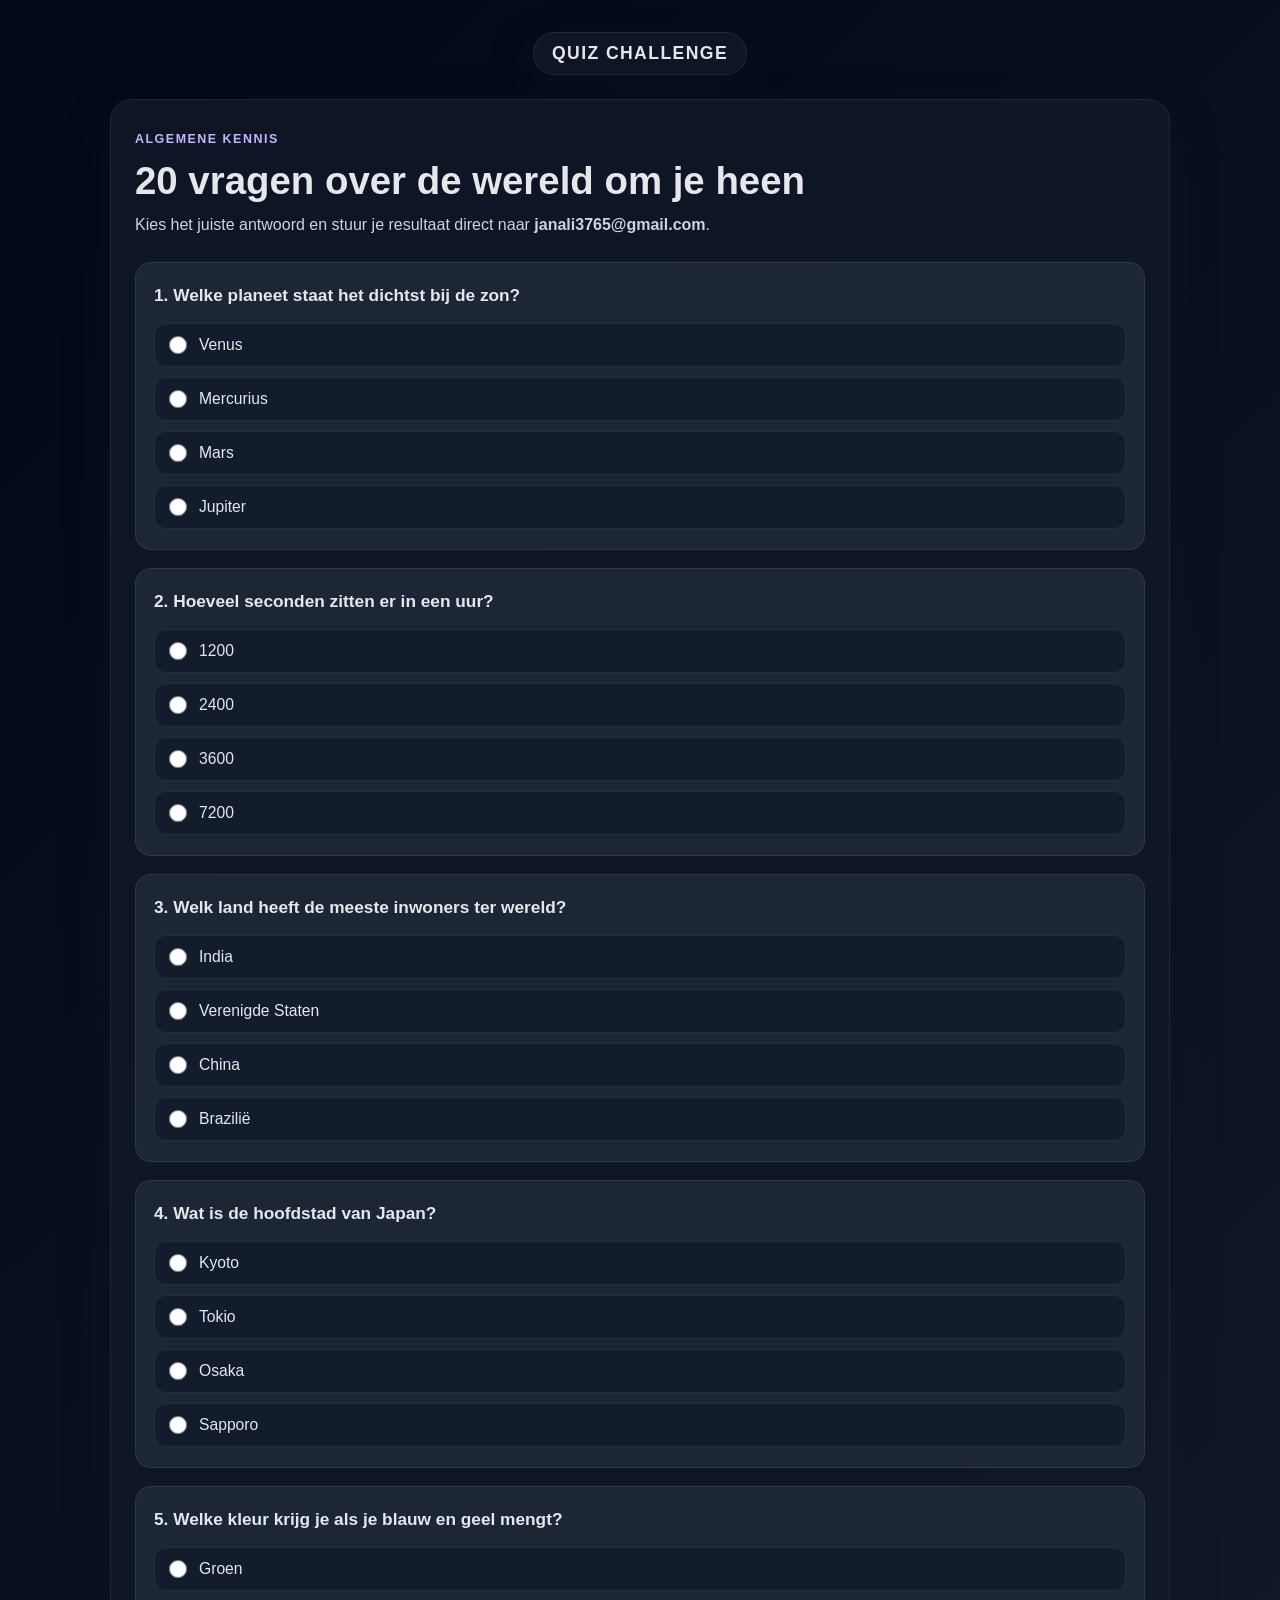
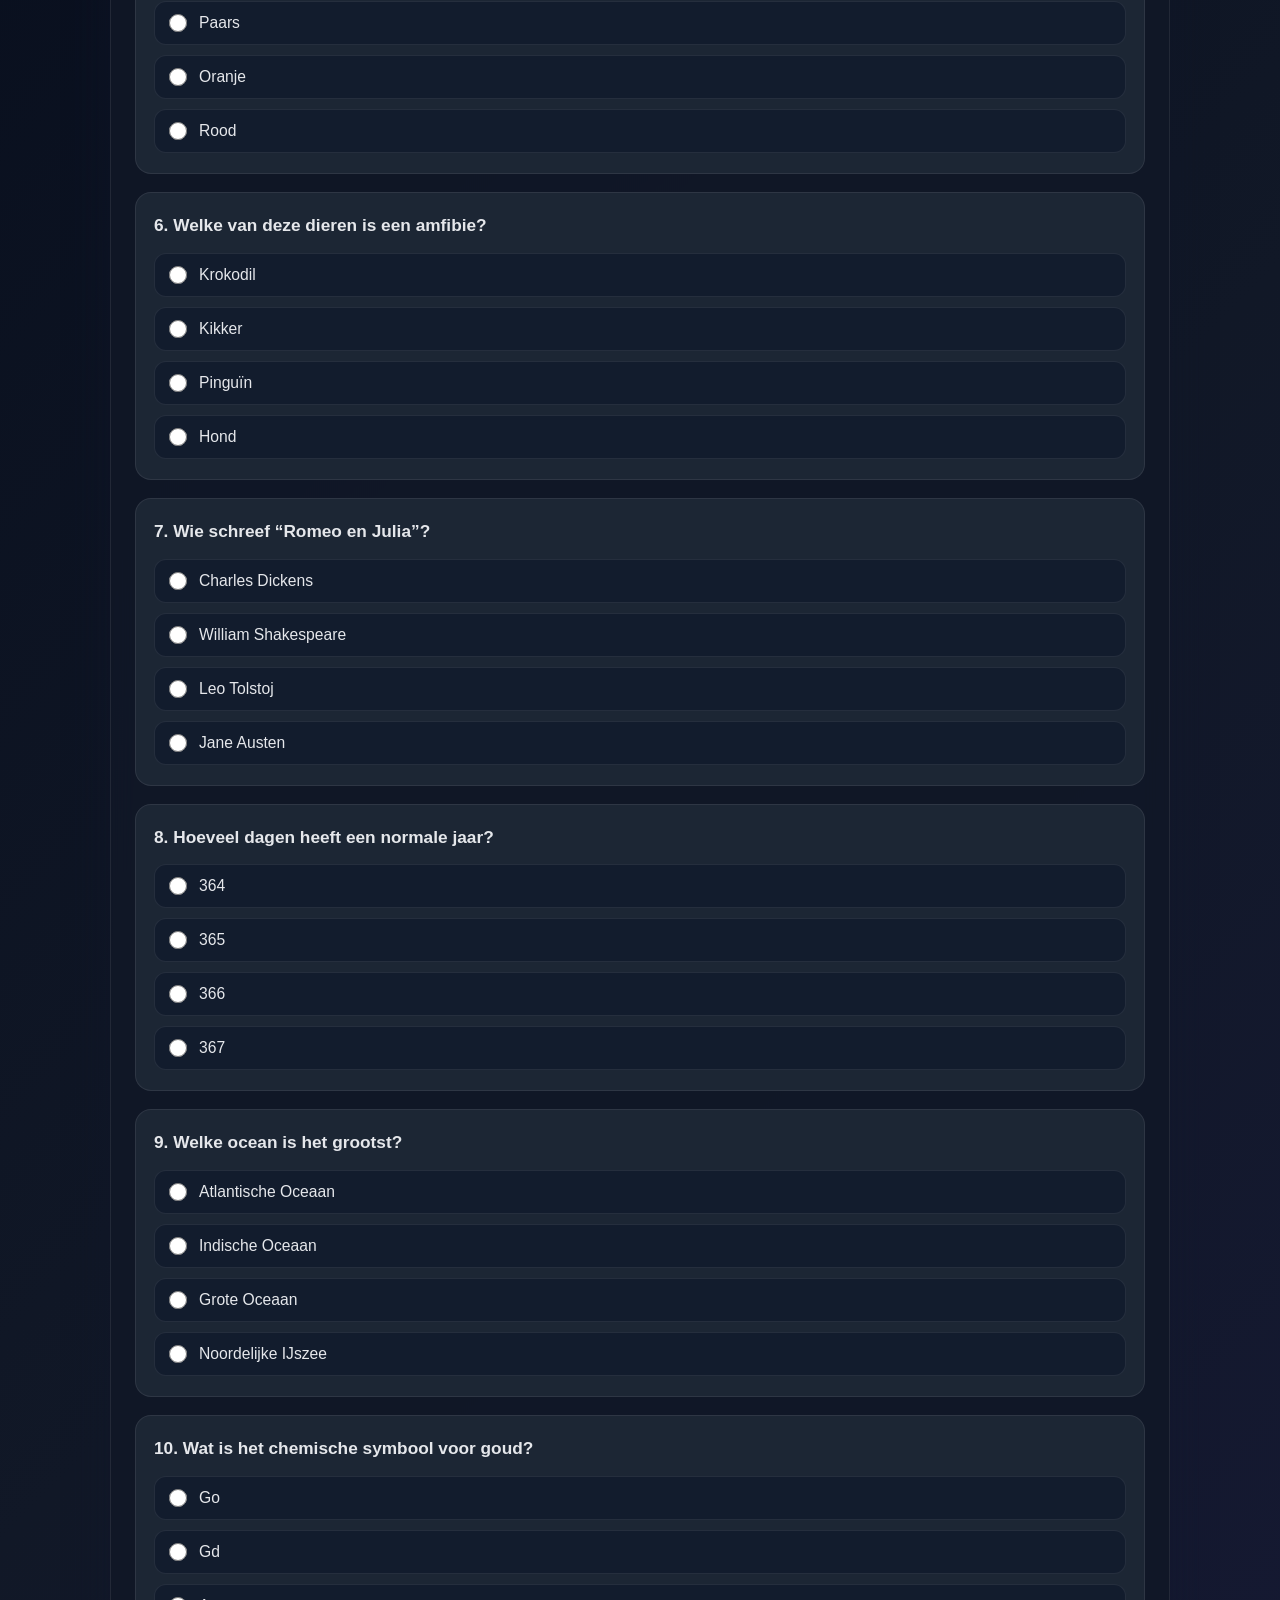
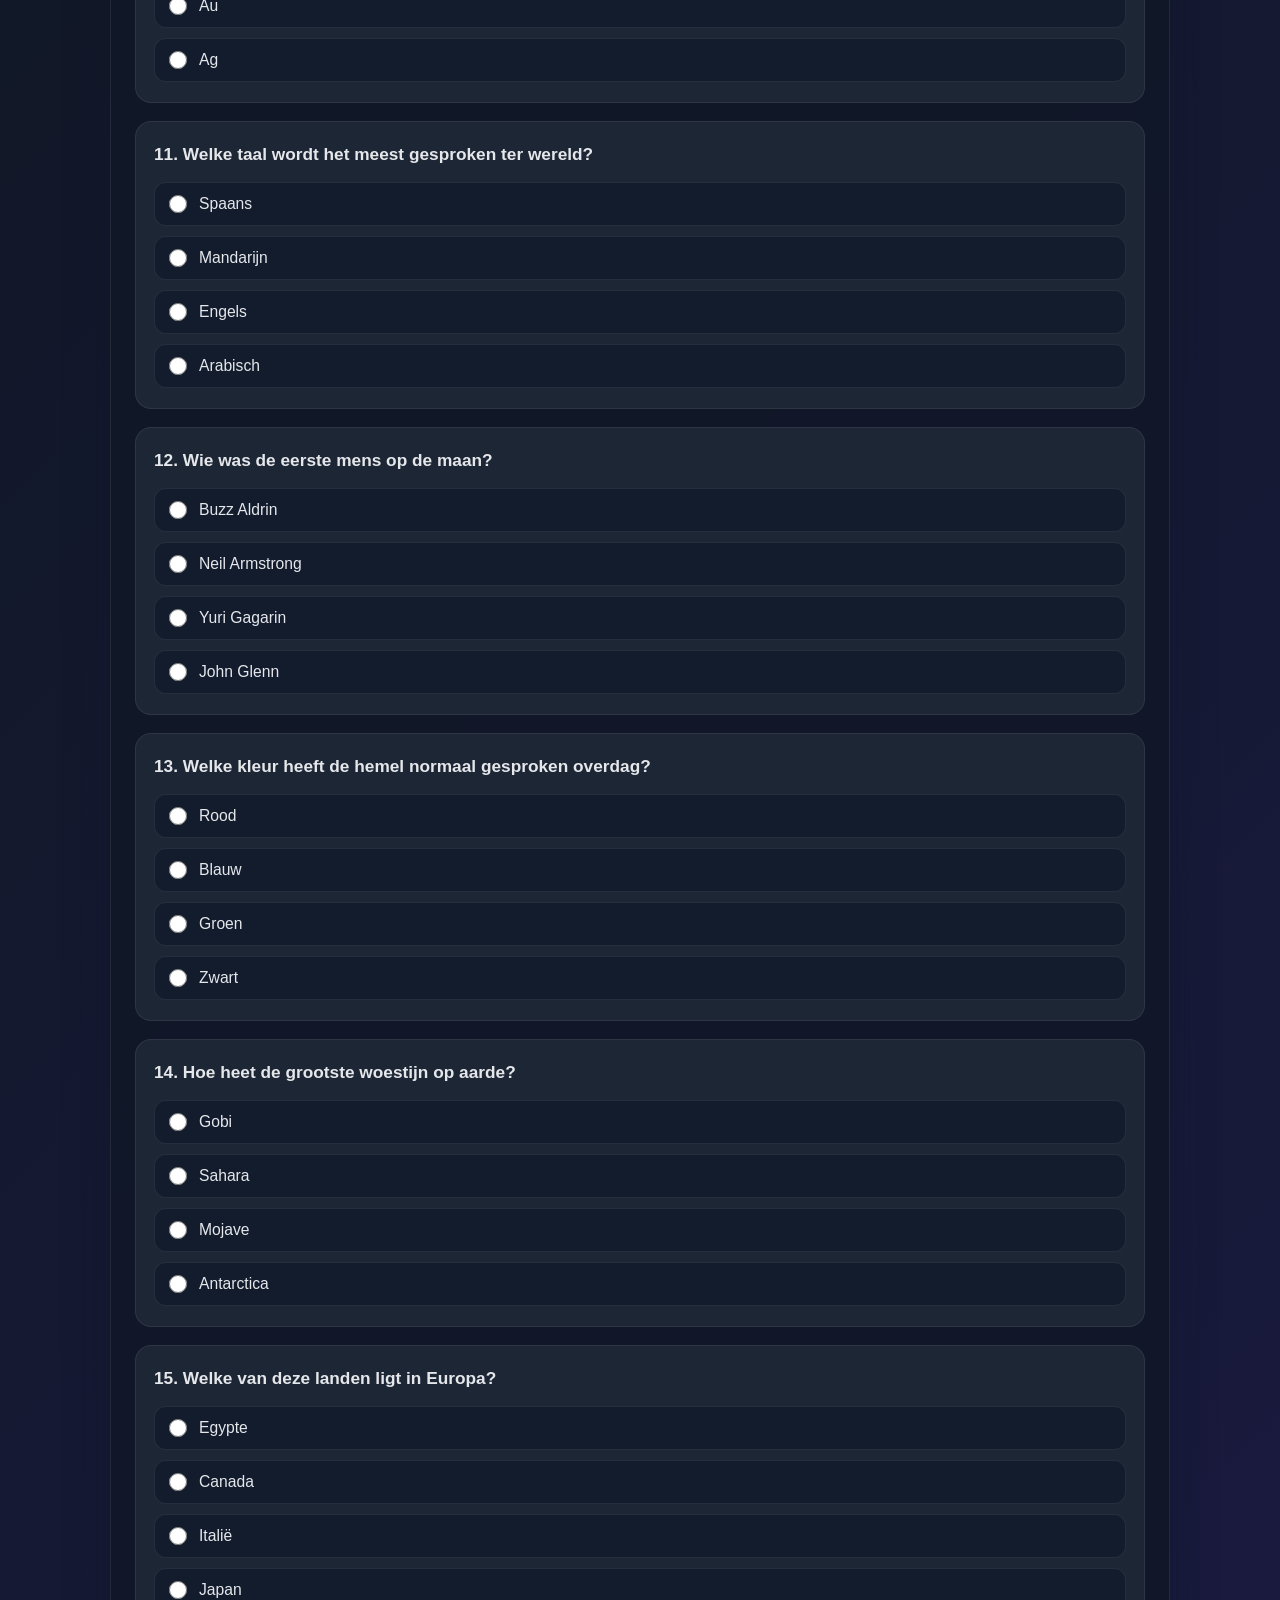
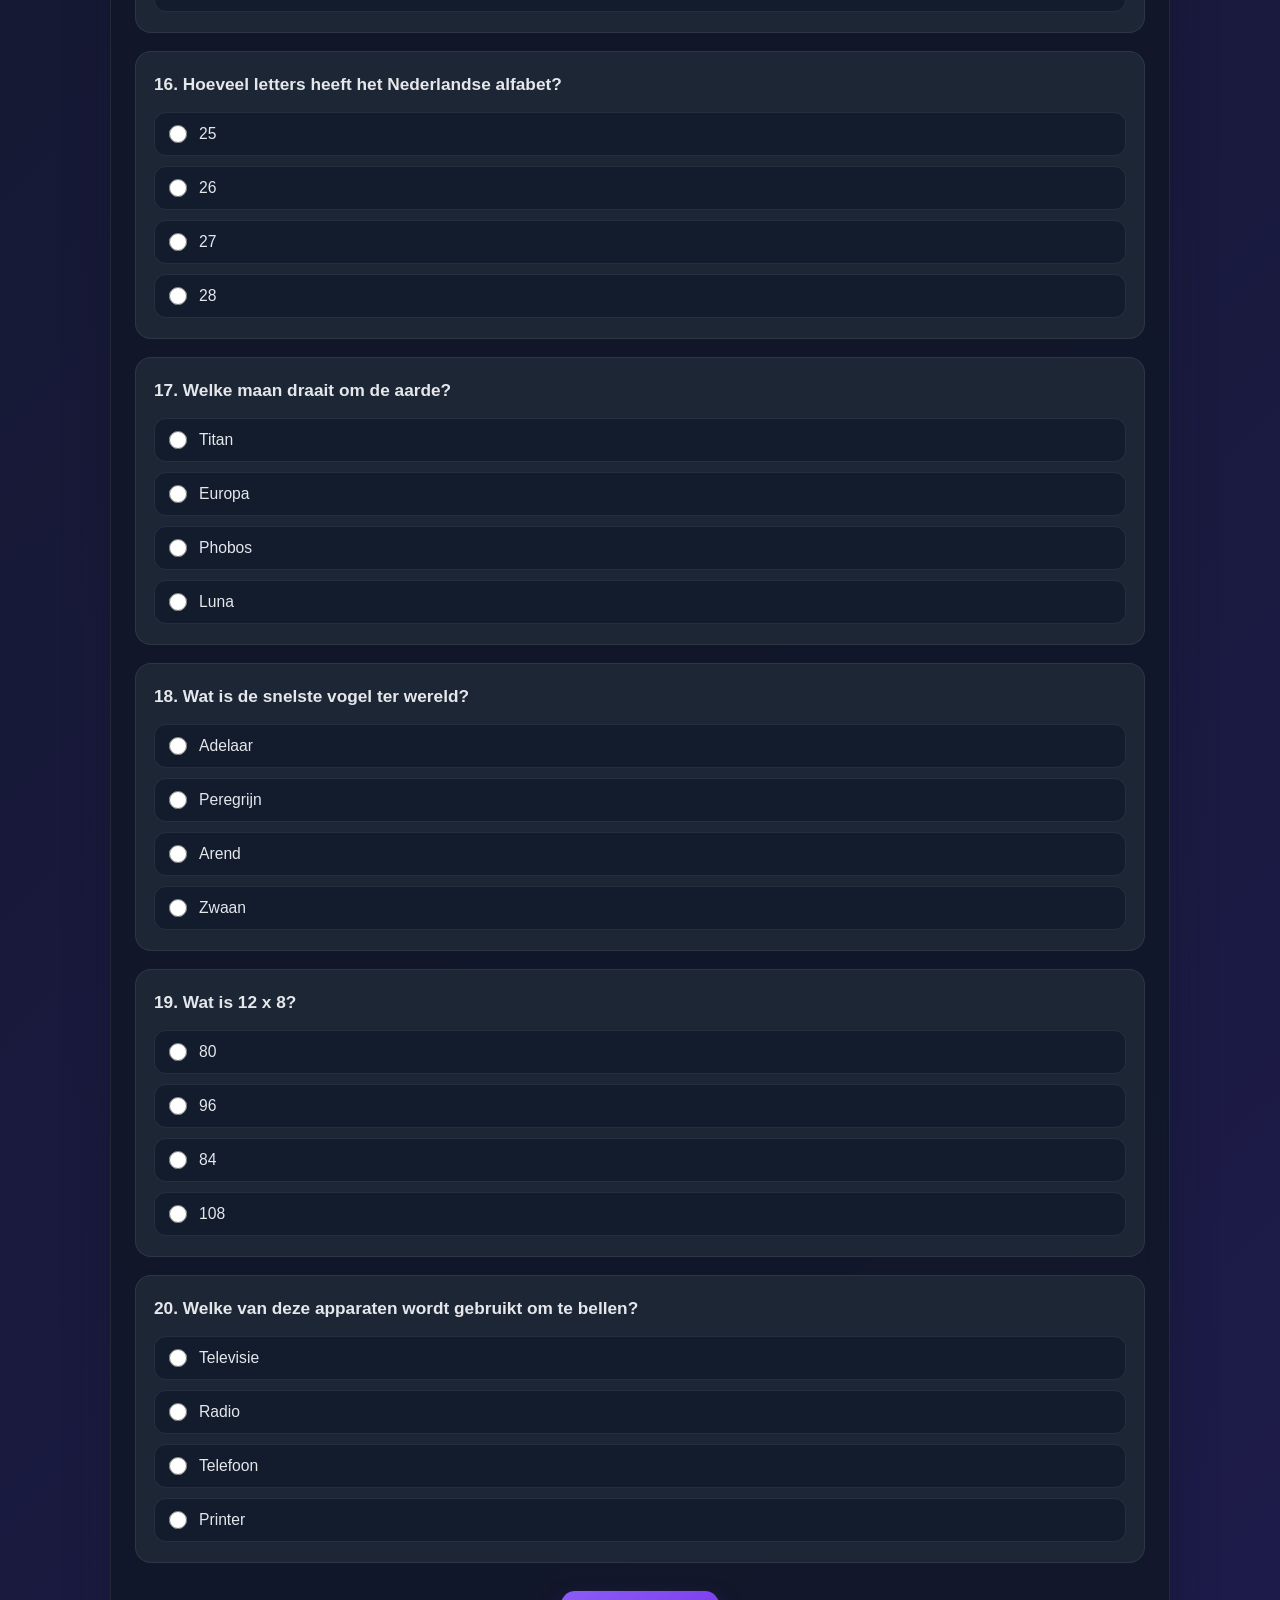
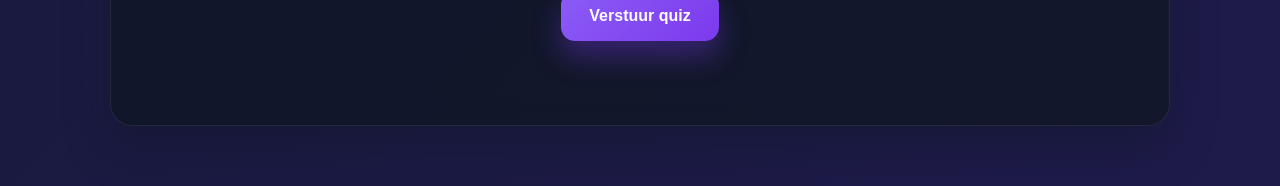
==== index.html @ 79271654 "Voeg de algemene kennis quizwebsite toe met 20 vragen en mailto-verzending naar janali3765@gmail.com" ====
<!DOCTYPE html>
<html lang="nl">
  <head>
    <meta charset="UTF-8" />
    <meta name="viewport" content="width=device-width, initial-scale=1.0" />
    <title>Algemene Kennis Quiz</title>
    <link rel="stylesheet" href="style.css" />
  </head>
  <body>
    <div class="page-shell">
      <header class="topbar">
        <div class="brand">Quiz Challenge</div>
      </header>

      <main class="quiz-card">
        <section class="intro">
          <p class="eyebrow">Algemene kennis</p>
          <h1>20 vragen over de wereld om je heen</h1>
          <p class="subtitle">
            Kies het juiste antwoord en stuur je resultaat direct naar
            <strong>janali3765@gmail.com</strong>.
          </p>
        </section>

        <form id="quiz-form">
          <div id="questions" class="questions"></div>

          <div class="actions">
            <button id="submit-btn" type="submit">Verstuur quiz</button>
          </div>
        </form>

        <div id="result" class="result" aria-live="polite"></div>
      </main>
    </div>

    <script src="script.js"></script>
  </body>
</html>
---- style.css ----
:root {
  --bg: #0f172a;
  --card: #111827;
  --panel: #1f2937;
  --primary: #8b5cf6;
  --primary-dark: #7c3aed;
  --accent: #22c55e;
  --text: #e5e7eb;
  --muted: #cbd5e1;
  --danger: #ef4444;
  --border: rgba(255, 255, 255, 0.08);
  --shadow: 0 20px 45px rgba(15, 23, 42, 0.45);
}

* {
  box-sizing: border-box;
}

body {
  margin: 0;
  min-height: 100vh;
  font-family: Arial, Helvetica, sans-serif;
  background: linear-gradient(135deg, #020817 0%, #111827 40%, #1e1b4b 100%);
  color: var(--text);
}

.page-shell {
  max-width: 1100px;
  margin: 0 auto;
  padding: 32px 20px 60px;
}

.topbar {
  display: flex;
  justify-content: center;
  margin-bottom: 24px;
}

.brand {
  font-size: 1.1rem;
  font-weight: 700;
  letter-spacing: 0.08em;
  text-transform: uppercase;
  padding: 10px 18px;
  border: 1px solid var(--border);
  background: rgba(17, 24, 39, 0.8);
  border-radius: 999px;
  box-shadow: var(--shadow);
}

.quiz-card {
  background: rgba(17, 24, 39, 0.86);
  border: 1px solid var(--border);
  border-radius: 22px;
  padding: 32px 24px;
  backdrop-filter: blur(12px);
  box-shadow: var(--shadow);
}

.intro {
  margin-bottom: 28px;
}

.eyebrow {
  margin: 0 0 12px;
  color: #c4b5fd;
  text-transform: uppercase;
  letter-spacing: 0.12em;
  font-size: 0.78rem;
  font-weight: 700;
}

h1 {
  margin: 0;
  font-size: clamp(2rem, 3vw, 2.8rem);
  line-height: 1.2;
}

.subtitle {
  margin: 12px 0 0;
  font-size: 1rem;
  color: var(--muted);
}

.questions {
  display: grid;
  gap: 18px;
}

.question {
  background: rgba(31, 41, 55, 0.9);
  border: 1px solid var(--border);
  border-radius: 16px;
  padding: 20px 18px;
}

.question h2 {
  margin: 0 0 14px;
  font-size: 1.08rem;
  line-height: 1.5;
}

.options {
  display: grid;
  gap: 10px;
}

.option {
  display: flex;
  align-items: center;
  gap: 12px;
  background: rgba(15, 23, 42, 0.65);
  border: 1px solid var(--border);
  border-radius: 12px;
  padding: 12px 14px;
  cursor: pointer;
  transition: transform 0.15s ease, border-color 0.15s ease;
}

.option:hover {
  transform: translateY(-1px);
  border-color: rgba(139, 92, 246, 0.7);
}

.option input {
  accent-color: var(--primary);
  width: 18px;
  height: 18px;
  margin: 0;
}

.option span {
  color: var(--text);
  font-size: 0.98rem;
}

.actions {
  margin-top: 28px;
  display: flex;
  justify-content: center;
}

button {
  border: none;
  border-radius: 14px;
  padding: 16px 28px;
  background: linear-gradient(135deg, var(--primary), var(--primary-dark));
  color: white;
  font-size: 1rem;
  font-weight: 700;
  cursor: pointer;
  transition: transform 0.15s ease, opacity 0.2s ease;
  box-shadow: 0 16px 28px rgba(124, 58, 237, 0.35);
}

button:hover {
  transform: translateY(-1px);
  opacity: 0.98;
}

button:active {
  transform: translateY(0);
}

.result {
  min-height: 30px;
  margin-top: 22px;
  text-align: center;
  font-weight: 700;
  font-size: 1.05rem;
  color: var(--accent);
}

@media (max-width: 640px) {
  .quiz-card {
    padding: 22px 16px;
  }

  .question {
    padding: 16px 12px;
  }

  button {
    width: 100%;
  }
}
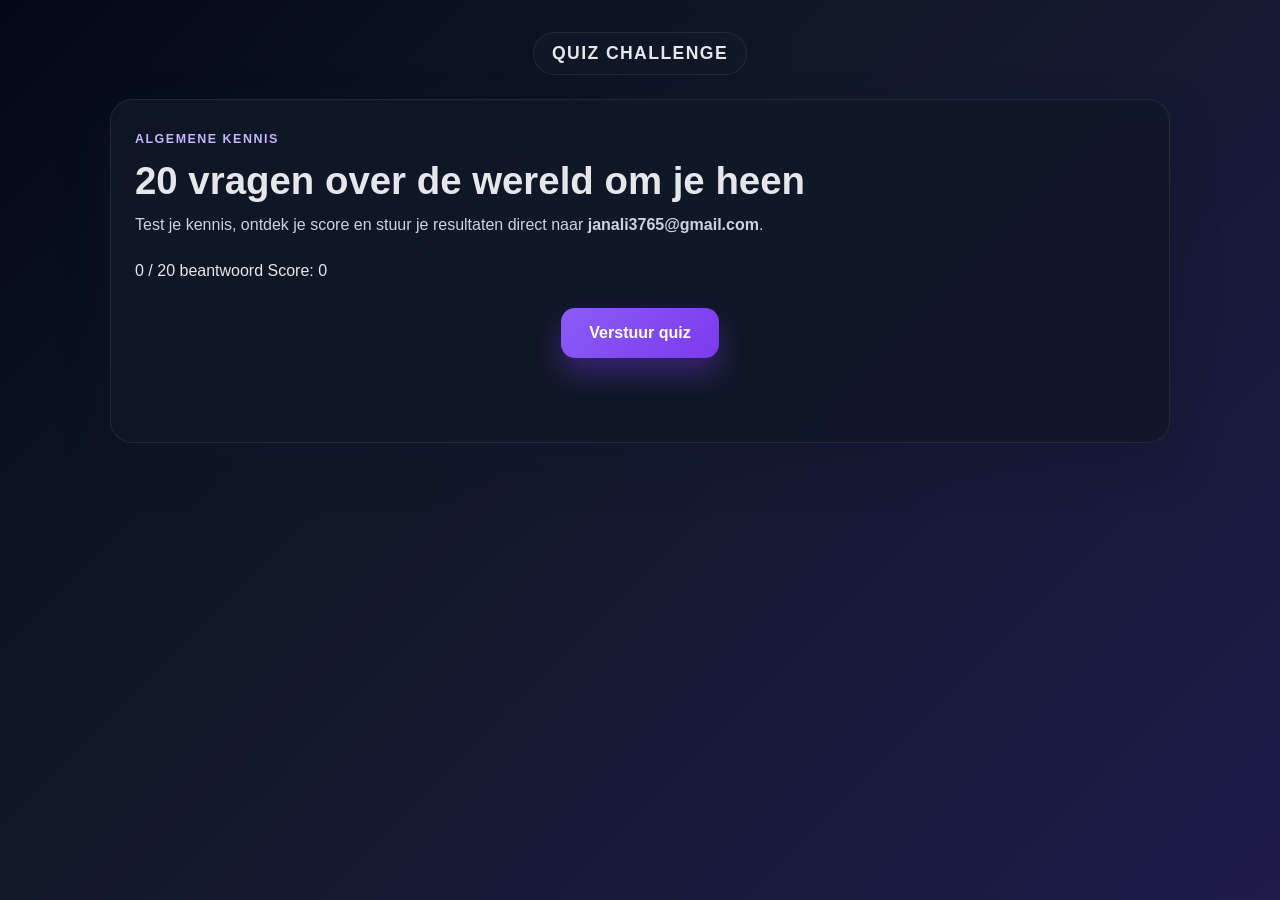
==== commit 7c3117c3: "Verbeter de quizwebsite met een modernere UI, scoreweergave en betere gebruikerservaring." ====
--- a/index.html
+++ b/index.html
@@ -3,7 +3,11 @@
   <head>
     <meta charset="UTF-8" />
     <meta name="viewport" content="width=device-width, initial-scale=1.0" />
-    <title>Algemene Kennis Quiz</title>
+    <title>Quiz Challenge | Algemene Kennis</title>
+    <meta
+      name="description"
+      content="Speel een quiz met 20 algemene kennisvragen en stuur je score naar janali3765@gmail.com."
+    />
     <link rel="stylesheet" href="style.css" />
   </head>
   <body>
@@ -17,12 +21,17 @@
           <p class="eyebrow">Algemene kennis</p>
           <h1>20 vragen over de wereld om je heen</h1>
           <p class="subtitle">
-            Kies het juiste antwoord en stuur je resultaat direct naar
+            Test je kennis, ontdek je score en stuur je resultaten direct naar
             <strong>janali3765@gmail.com</strong>.
           </p>
         </section>
 
-        <form id="quiz-form">
+        <div class="meta-bar">
+          <span id="progress-indicator">0 / 20 beantwoord</span>
+          <span id="score-indicator">Score: 0</span>
+        </div>
+
+        <form id="quiz-form" novalidate>
           <div id="questions" class="questions"></div>
 
           <div class="actions">
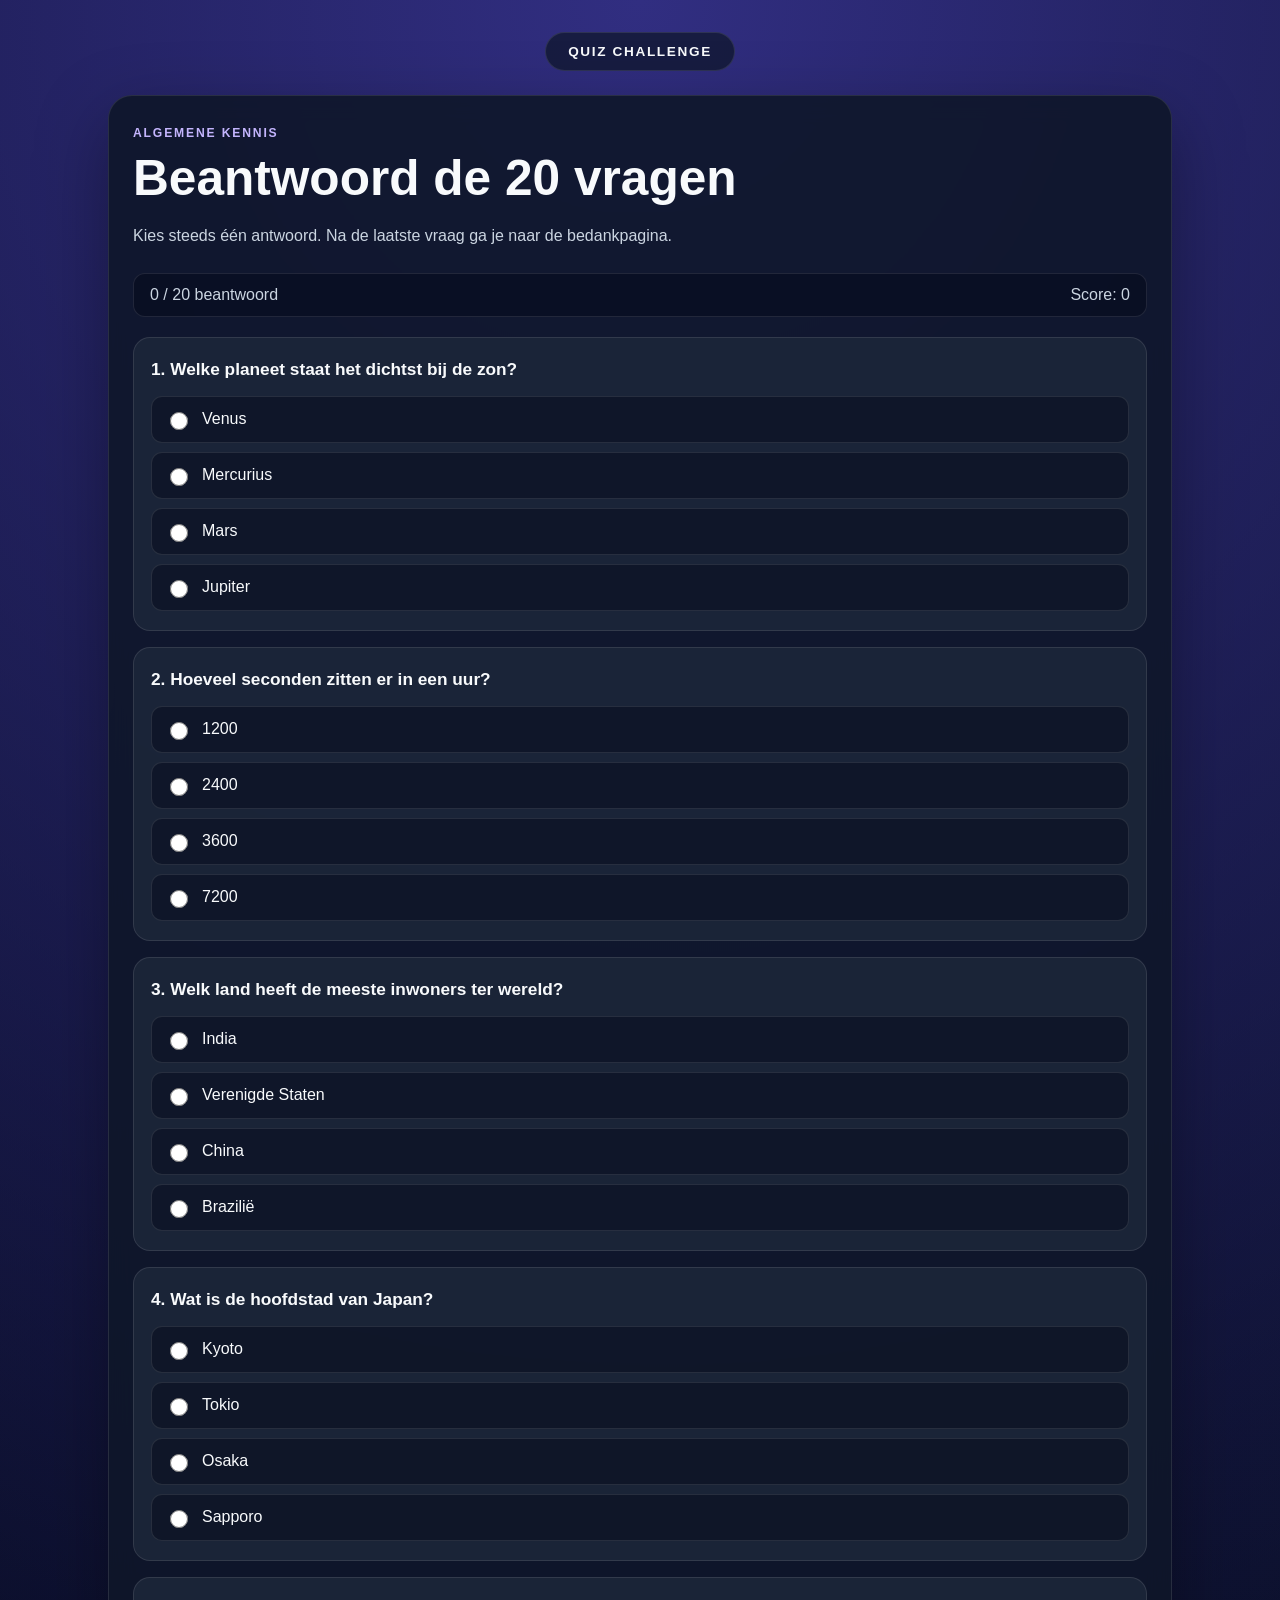
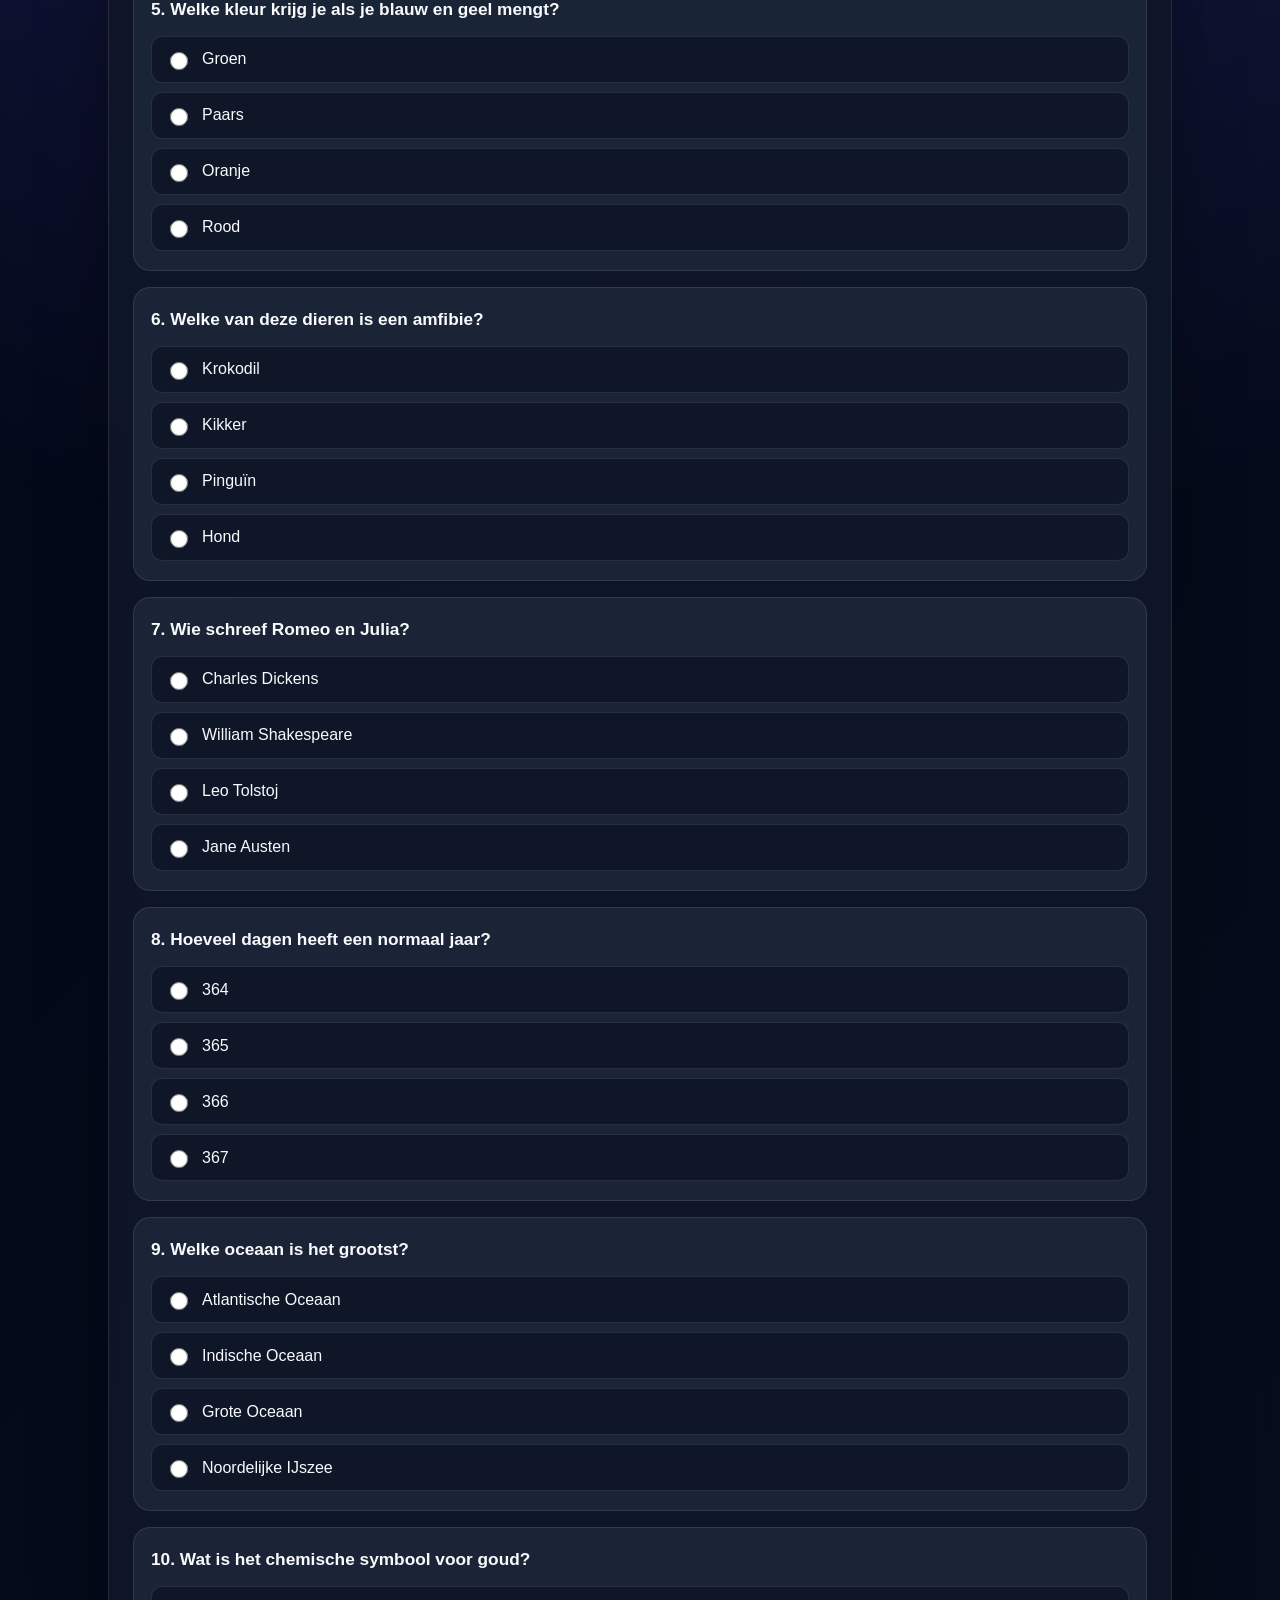
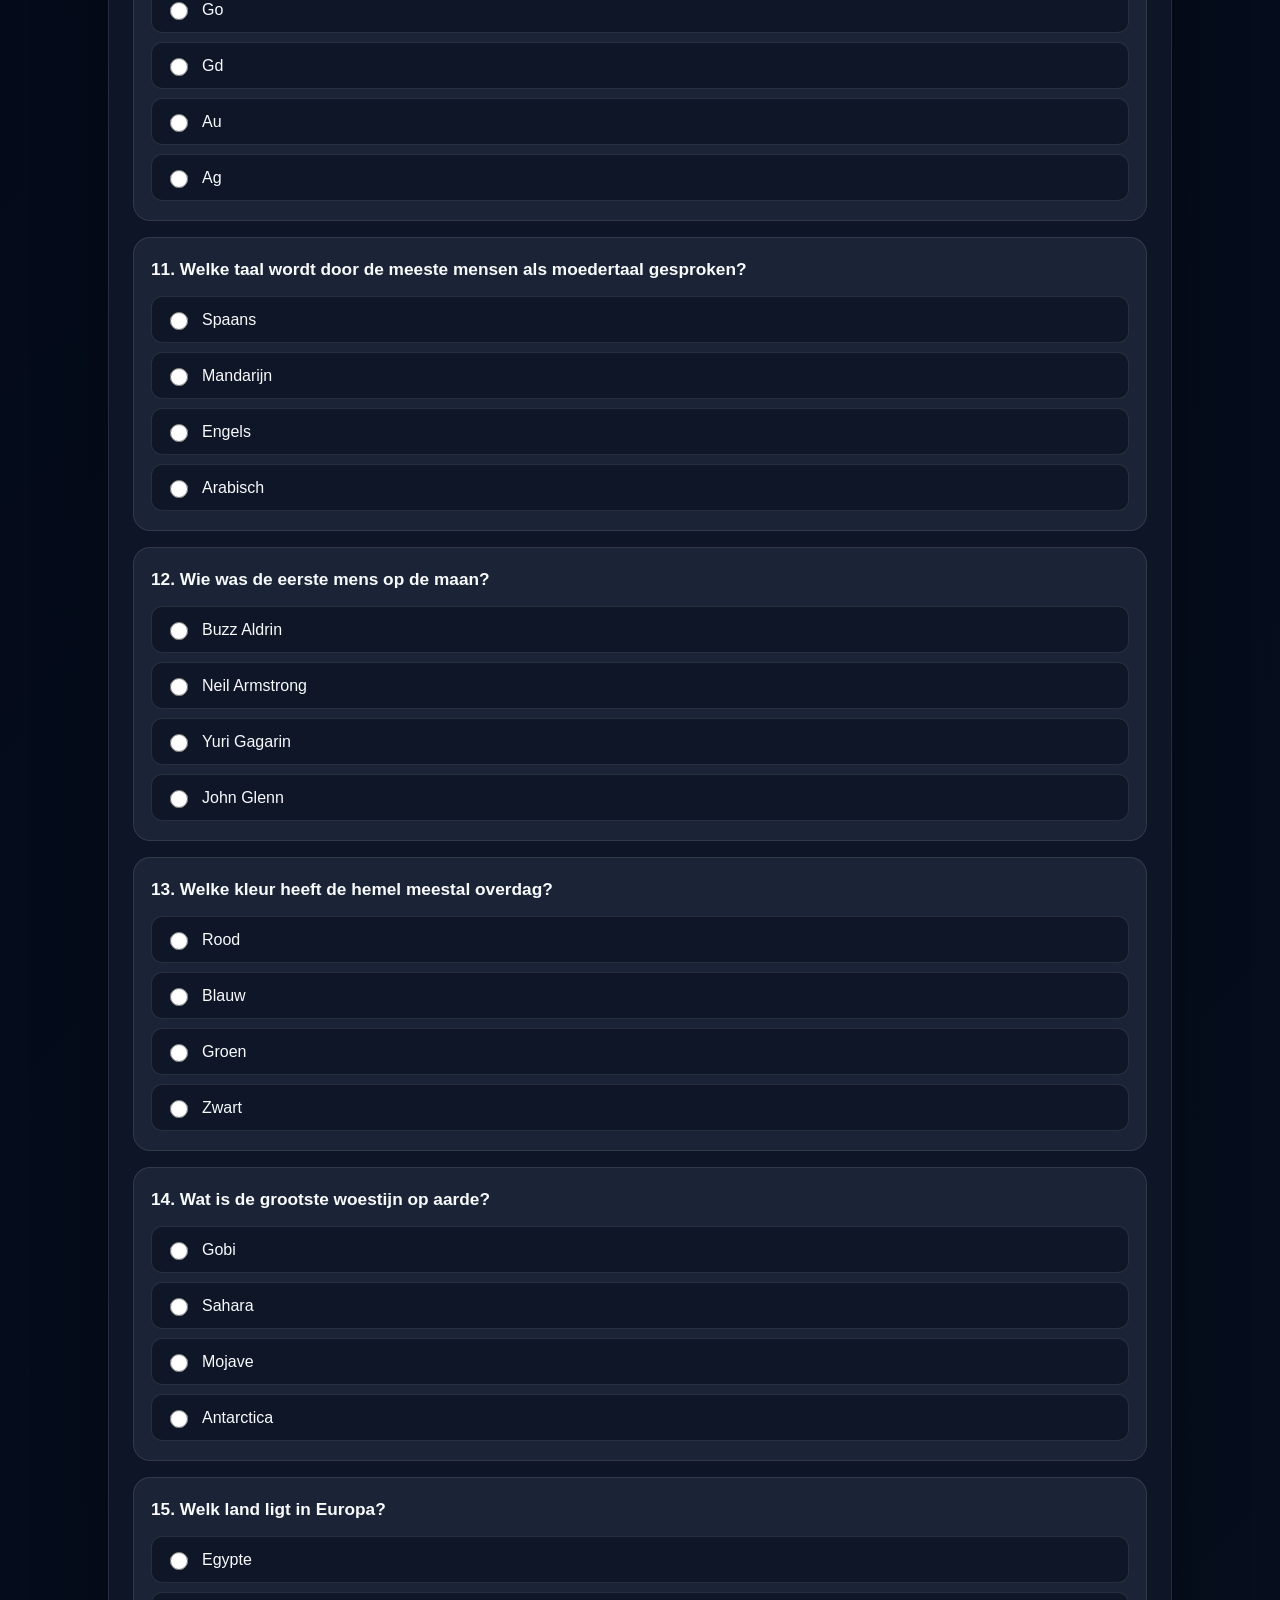
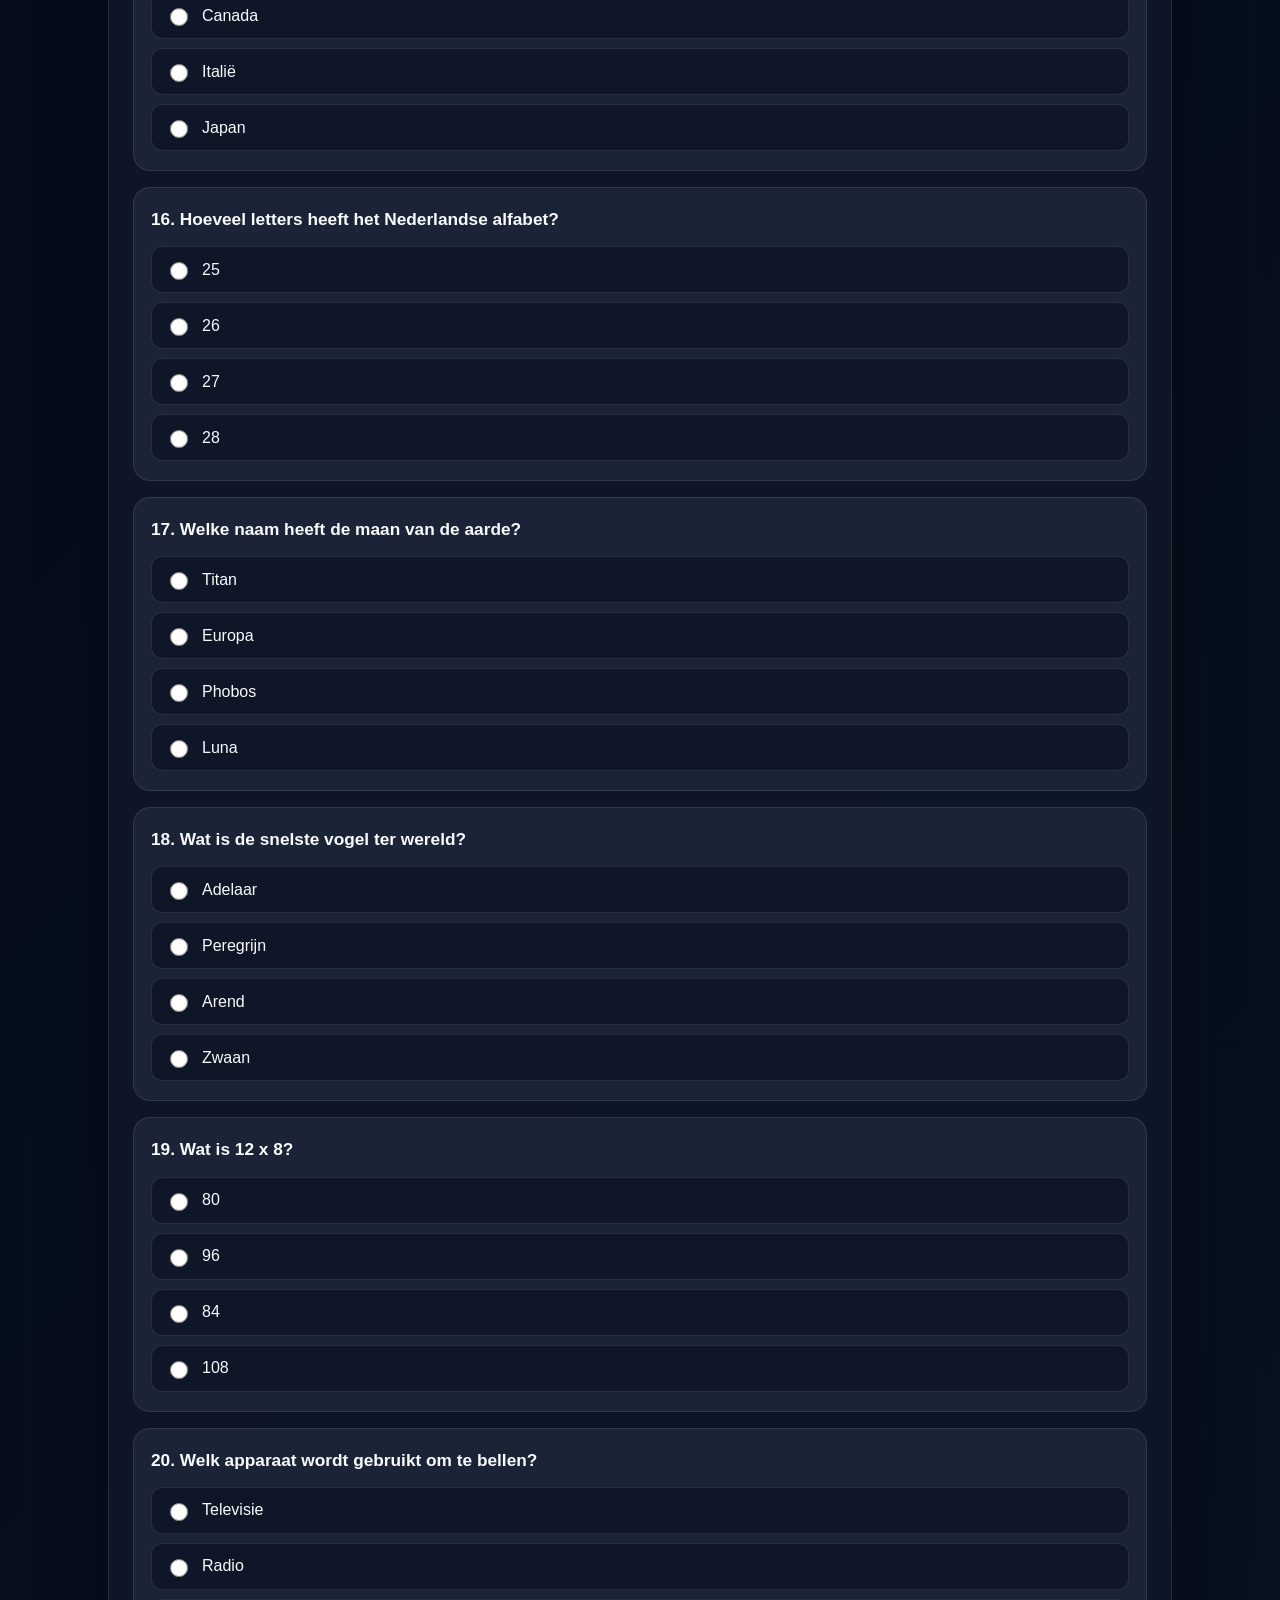
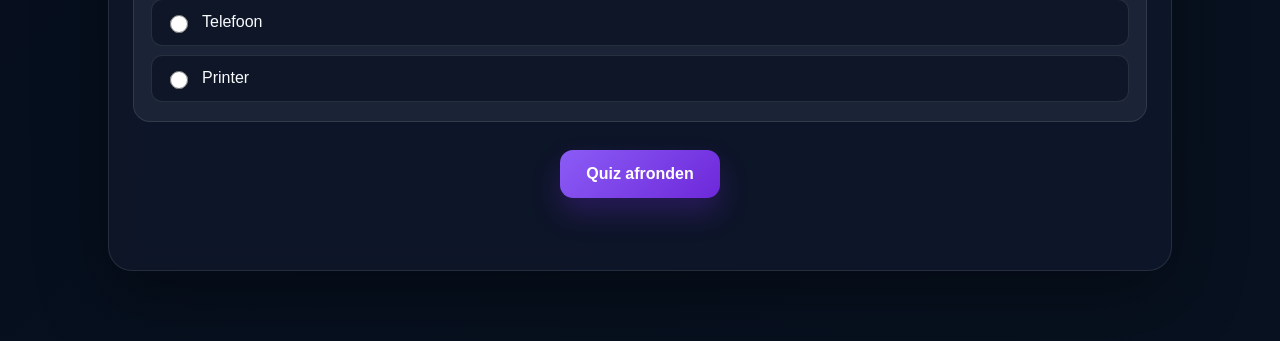
==== commit 3e04adae: "Maak een duidelijke quizpagina en aparte bedankpagina met verzendknop voor de quizuitslag." ====
--- a/index.html
+++ b/index.html
@@ -3,46 +3,35 @@
   <head>
     <meta charset="UTF-8" />
     <meta name="viewport" content="width=device-width, initial-scale=1.0" />
-    <title>Quiz Challenge | Algemene Kennis</title>
-    <meta
-      name="description"
-      content="Speel een quiz met 20 algemene kennisvragen en stuur je score naar janali3765@gmail.com."
-    />
+    <title>Algemene Kennisquiz</title>
+    <meta name="description" content="Beantwoord 20 algemene kennisvragen." />
     <link rel="stylesheet" href="style.css" />
   </head>
   <body>
-    <div class="page-shell">
-      <header class="topbar">
-        <div class="brand">Quiz Challenge</div>
-      </header>
+    <main class="page-shell">
+      <header class="topbar"><span class="brand">Quiz Challenge</span></header>
 
-      <main class="quiz-card">
-        <section class="intro">
+      <section class="quiz-card">
+        <div class="intro">
           <p class="eyebrow">Algemene kennis</p>
-          <h1>20 vragen over de wereld om je heen</h1>
-          <p class="subtitle">
-            Test je kennis, ontdek je score en stuur je resultaten direct naar
-            <strong>janali3765@gmail.com</strong>.
-          </p>
-        </section>
+          <h1>Beantwoord de 20 vragen</h1>
+          <p class="subtitle">Kies steeds één antwoord. Na de laatste vraag ga je naar de bedankpagina.</p>
+        </div>
 
         <div class="meta-bar">
-          <span id="progress-indicator">0 / 20 beantwoord</span>
-          <span id="score-indicator">Score: 0</span>
+          <span id="progress">0 / 20 beantwoord</span>
+          <span id="score">Score: 0</span>
         </div>
 
-        <form id="quiz-form" novalidate>
+        <form id="quiz-form">
           <div id="questions" class="questions"></div>
-
           <div class="actions">
-            <button id="submit-btn" type="submit">Verstuur quiz</button>
+            <button type="submit">Quiz afronden</button>
           </div>
         </form>
-
-        <div id="result" class="result" aria-live="polite"></div>
-      </main>
-    </div>
-
+        <p id="message" class="message" aria-live="polite"></p>
+      </section>
+    </main>
     <script src="script.js"></script>
   </body>
 </html>
--- a/style.css
+++ b/style.css
@@ -1,186 +1,51 @@
 :root {
-  --bg: #0f172a;
-  --card: #111827;
-  --panel: #1f2937;
+  --background: #07111f;
+  --card: rgba(15, 23, 42, 0.9);
+  --panel: rgba(30, 41, 59, 0.8);
   --primary: #8b5cf6;
-  --primary-dark: #7c3aed;
-  --accent: #22c55e;
-  --text: #e5e7eb;
+  --primary-dark: #6d28d9;
+  --green: #34d399;
+  --red: #fb7185;
+  --text: #f8fafc;
   --muted: #cbd5e1;
-  --danger: #ef4444;
-  --border: rgba(255, 255, 255, 0.08);
-  --shadow: 0 20px 45px rgba(15, 23, 42, 0.45);
+  --border: rgba(255, 255, 255, 0.1);
+  --shadow: 0 24px 70px rgba(0, 0, 0, 0.35);
 }
 
-* {
-  box-sizing: border-box;
-}
-
+* { box-sizing: border-box; }
+html { scroll-behavior: smooth; }
 body {
   margin: 0;
   min-height: 100vh;
   font-family: Arial, Helvetica, sans-serif;
-  background: linear-gradient(135deg, #020817 0%, #111827 40%, #1e1b4b 100%);
   color: var(--text);
+  background: radial-gradient(circle at top, #312e81 0, transparent 32%), linear-gradient(135deg, #020617, var(--background));
 }
-
-.page-shell {
-  max-width: 1100px;
-  margin: 0 auto;
-  padding: 32px 20px 60px;
-}
-
-.topbar {
-  display: flex;
-  justify-content: center;
-  margin-bottom: 24px;
-}
-
-.brand {
-  font-size: 1.1rem;
-  font-weight: 700;
-  letter-spacing: 0.08em;
-  text-transform: uppercase;
-  padding: 10px 18px;
-  border: 1px solid var(--border);
-  background: rgba(17, 24, 39, 0.8);
-  border-radius: 999px;
-  box-shadow: var(--shadow);
-}
-
-.quiz-card {
-  background: rgba(17, 24, 39, 0.86);
-  border: 1px solid var(--border);
-  border-radius: 22px;
-  padding: 32px 24px;
-  backdrop-filter: blur(12px);
-  box-shadow: var(--shadow);
-}
-
-.intro {
-  margin-bottom: 28px;
-}
-
-.eyebrow {
-  margin: 0 0 12px;
-  color: #c4b5fd;
-  text-transform: uppercase;
-  letter-spacing: 0.12em;
-  font-size: 0.78rem;
-  font-weight: 700;
-}
-
-h1 {
-  margin: 0;
-  font-size: clamp(2rem, 3vw, 2.8rem);
-  line-height: 1.2;
-}
-
-.subtitle {
-  margin: 12px 0 0;
-  font-size: 1rem;
-  color: var(--muted);
-}
-
-.questions {
-  display: grid;
-  gap: 18px;
-}
-
-.question {
-  background: rgba(31, 41, 55, 0.9);
-  border: 1px solid var(--border);
-  border-radius: 16px;
-  padding: 20px 18px;
-}
-
-.question h2 {
-  margin: 0 0 14px;
-  font-size: 1.08rem;
-  line-height: 1.5;
-}
-
-.options {
-  display: grid;
-  gap: 10px;
-}
-
-.option {
-  display: flex;
-  align-items: center;
-  gap: 12px;
-  background: rgba(15, 23, 42, 0.65);
-  border: 1px solid var(--border);
-  border-radius: 12px;
-  padding: 12px 14px;
-  cursor: pointer;
-  transition: transform 0.15s ease, border-color 0.15s ease;
-}
-
-.option:hover {
-  transform: translateY(-1px);
-  border-color: rgba(139, 92, 246, 0.7);
-}
-
-.option input {
-  accent-color: var(--primary);
-  width: 18px;
-  height: 18px;
-  margin: 0;
-}
-
-.option span {
-  color: var(--text);
-  font-size: 0.98rem;
-}
-
-.actions {
-  margin-top: 28px;
-  display: flex;
-  justify-content: center;
-}
-
-button {
-  border: none;
-  border-radius: 14px;
-  padding: 16px 28px;
-  background: linear-gradient(135deg, var(--primary), var(--primary-dark));
-  color: white;
-  font-size: 1rem;
-  font-weight: 700;
-  cursor: pointer;
-  transition: transform 0.15s ease, opacity 0.2s ease;
-  box-shadow: 0 16px 28px rgba(124, 58, 237, 0.35);
-}
-
-button:hover {
-  transform: translateY(-1px);
-  opacity: 0.98;
-}
-
-button:active {
-  transform: translateY(0);
-}
-
-.result {
-  min-height: 30px;
-  margin-top: 22px;
-  text-align: center;
-  font-weight: 700;
-  font-size: 1.05rem;
-  color: var(--accent);
-}
-
-@media (max-width: 640px) {
-  .quiz-card {
-    padding: 22px 16px;
-  }
-
-  .question {
-    padding: 16px 12px;
-  }
-
-  button {
-    width: 100%;
-  }
-}
+.page-shell { width: min(1100px, 100%); margin: 0 auto; padding: 32px 18px 70px; }
+.topbar { display: flex; justify-content: center; margin-bottom: 24px; }
+.brand { border: 1px solid var(--border); border-radius: 999px; padding: 11px 22px; background: rgba(15, 23, 42, .72); font-weight: 800; letter-spacing: .12em; text-transform: uppercase; font-size: .85rem; }
+.quiz-card { background: var(--card); border: 1px solid var(--border); border-radius: 24px; padding: 30px 24px; box-shadow: var(--shadow); backdrop-filter: blur(12px); }
+.intro { margin-bottom: 24px; }
+.eyebrow { margin: 0 0 10px; color: #c4b5fd; font-size: .76rem; font-weight: 800; letter-spacing: .15em; text-transform: uppercase; }
+h1 { margin: 0; font-size: clamp(2rem, 5vw, 3.1rem); line-height: 1.15; }
+.subtitle, .email-note { color: var(--muted); line-height: 1.6; }
+.meta-bar { display: flex; justify-content: space-between; gap: 12px; margin-bottom: 20px; padding: 12px 16px; color: var(--muted); background: rgba(2, 6, 23, .45); border: 1px solid var(--border); border-radius: 12px; }
+.questions { display: grid; gap: 16px; }
+.question { padding: 19px 17px; background: var(--panel); border: 1px solid var(--border); border-radius: 17px; }
+.question h2 { margin: 0 0 14px; font-size: 1.08rem; line-height: 1.45; }
+.options { display: grid; gap: 9px; }
+.option { display: flex; align-items: center; gap: 11px; padding: 12px 13px; border: 1px solid var(--border); border-radius: 11px; cursor: pointer; background: rgba(2, 6, 23, .42); transition: .15s ease; }
+.option:hover { border-color: var(--green); background: rgba(2, 6, 23, .7); }
+.option input { width: 18px; height: 18px; accent-color: var(--primary); }
+.actions { display: flex; justify-content: center; gap: 12px; margin-top: 28px; }
+button, .secondary-button { display: inline-flex; justify-content: center; align-items: center; border: 0; border-radius: 13px; padding: 15px 26px; color: white; background: linear-gradient(135deg, var(--primary), var(--primary-dark)); font-weight: 800; font-size: 1rem; text-decoration: none; cursor: pointer; box-shadow: 0 15px 28px rgba(109, 40, 217, .28); }
+button:hover, .secondary-button:hover { transform: translateY(-1px); }
+button:disabled { cursor: not-allowed; opacity: .5; }
+.secondary-button { background: transparent; border: 1px solid var(--border); box-shadow: none; }
+.message { min-height: 24px; margin: 18px 0 0; text-align: center; color: var(--green); font-weight: 700; }
+.message.error { color: var(--red); }
+.thank-you-page { min-height: 80vh; display: grid; place-items: center; }
+.thank-you-card { width: min(650px, 100%); text-align: center; }
+.success-icon { display: grid; place-items: center; width: 72px; height: 72px; margin: 0 auto 20px; border-radius: 50%; color: #052e16; background: var(--green); font-size: 2.4rem; font-weight: 900; }
+.stacked-actions { flex-direction: column; align-items: stretch; max-width: 360px; margin-inline: auto; }
+@media (max-width: 600px) { .quiz-card { padding: 22px 14px; } .meta-bar { justify-content: center; flex-wrap: wrap; } button, .secondary-button { width: 100%; } }
